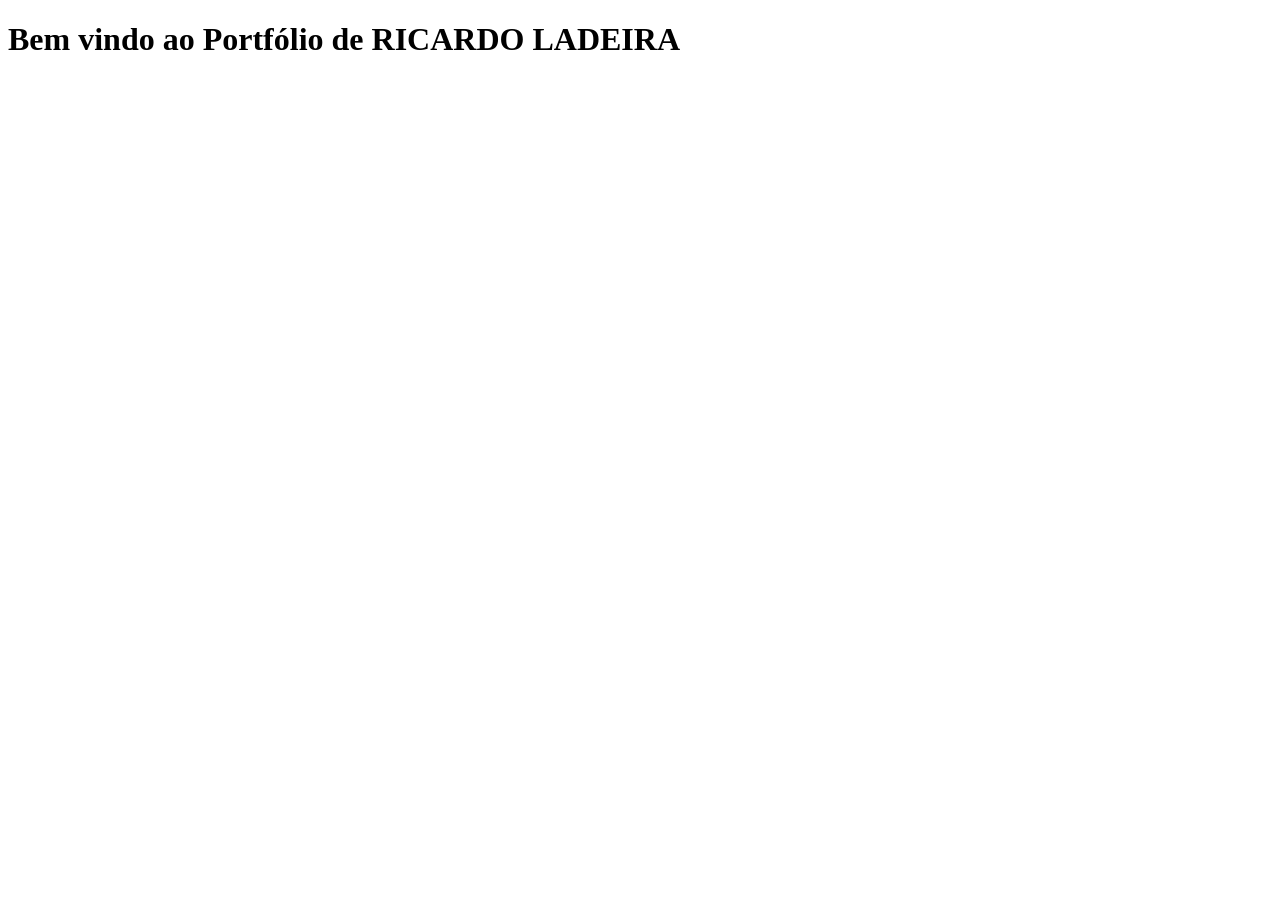
==== docs/index.html @ 8a4ed0ff "Criação do arquivo docs/index.html" ====
<!DOCTYPE html>
<html lang="pt-br">
<head>
    <meta charset="UTF-8">
    <title>Portfólio - RICARDO LADEIRA</title>
</head>
<body>
    <h1>Bem vindo ao Portfólio de RICARDO LADEIRA</h1>
</body>
</html>
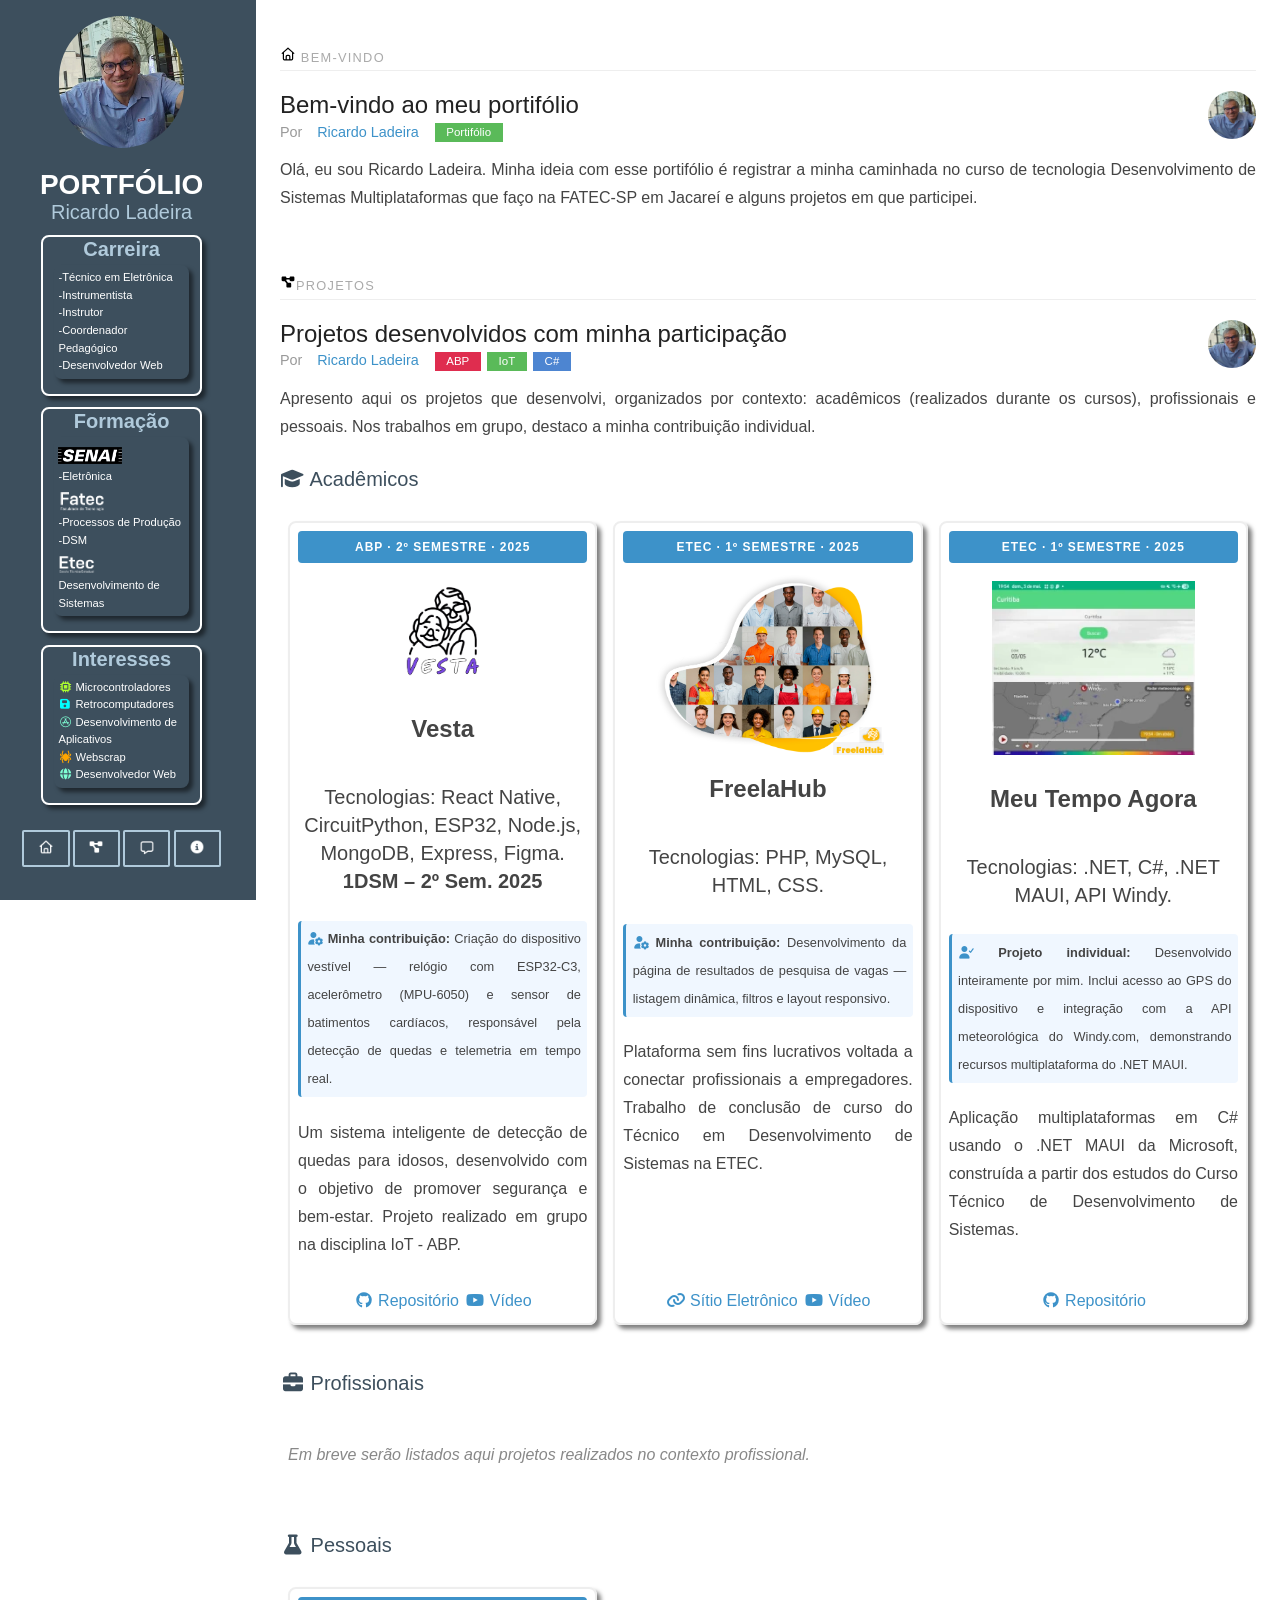
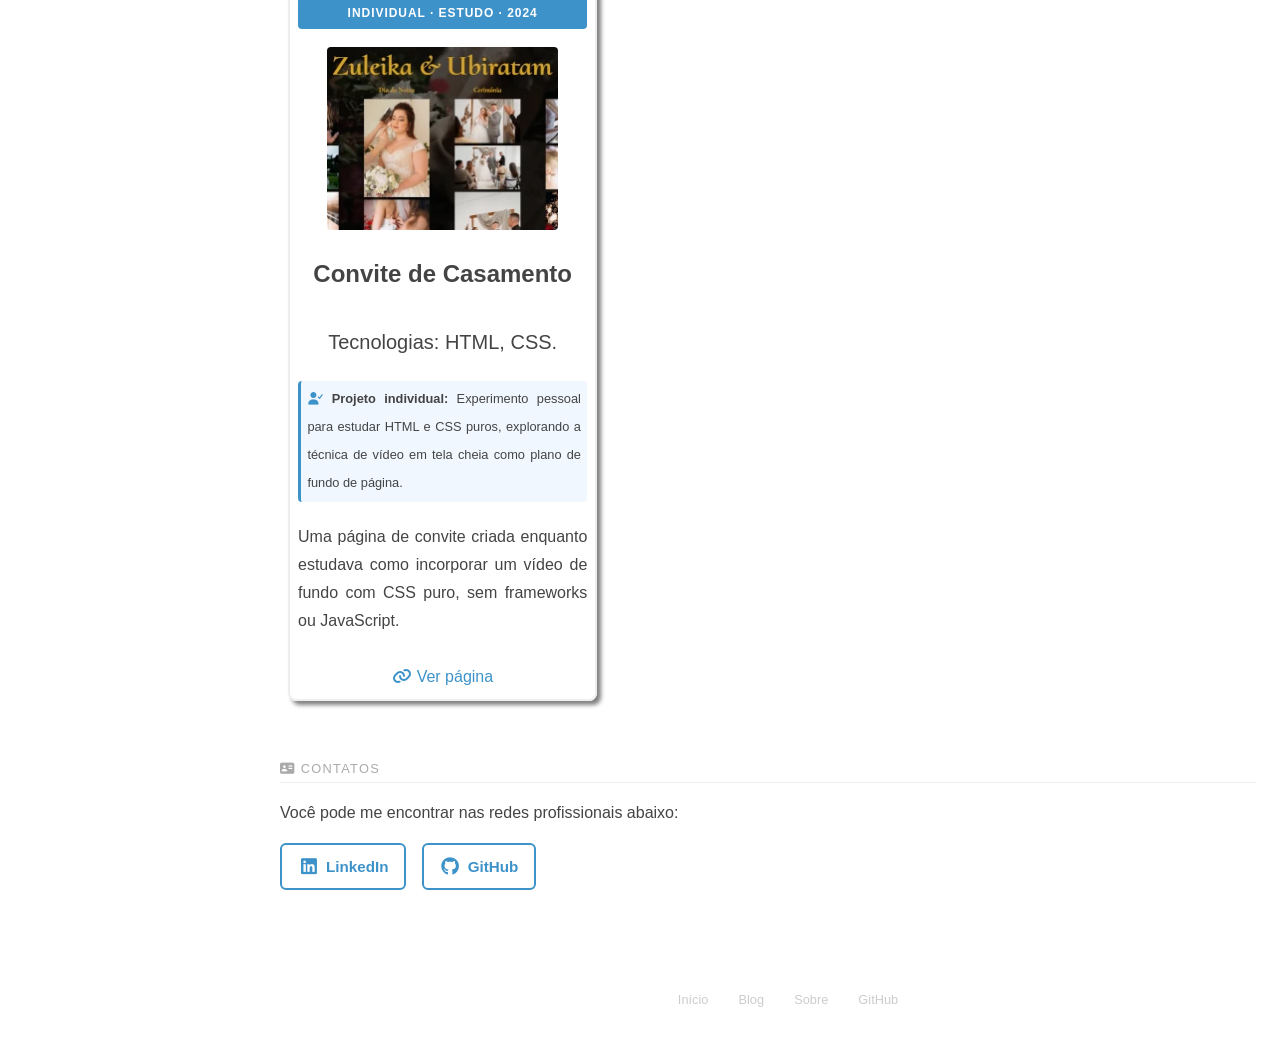
==== commit f4fc1070: "Ajustes realizados conforme orientações na devolutiva do prof.Sudo na Atividade 1" ====
--- a/docs/index.html
+++ b/docs/index.html
@@ -1,11 +1,366 @@
-
-<!DOCTYPE html>
+<!doctype html>
 <html lang="pt-br">
-<head>
-    <meta charset="UTF-8">
-    <title>Portfólio - RICARDO LADEIRA</title>
-</head>
-<body>
-    <h1>Bem vindo ao Portfólio de RICARDO LADEIRA</h1>
-</body>
-</html>
+  <head>
+    <meta charset="UTF-8" />
+    <meta name="viewport" content="width=device-width, initial-scale=1.0" />
+    <meta
+      name="description"
+      content="Portfólio para curso DSM FATEC - JACAREÍ"
+    />
+    <title>Portfólio - Ricardo Ladeira</title>
+<!--     <link
+      rel="stylesheet"
+      href="https://cdn.jsdelivr.net/npm/purecss@3.0.0/build/pure-min.css"
+      integrity="sha384-X38yfunGUhNzHpBaEBsWLO+A0HDYOQi8ufWDkZ0k9e0eXz/tH3II7uKZ9msv++Ls"
+      crossorigin="anonymous"
+    /> -->
+<!--     <link
+      rel="stylesheet"
+      href="https://cdn.jsdelivr.net/npm/purecss@3.0.0/build/grids-responsive-min.css"
+    /> -->
+    <!--     <link
+      rel="stylesheet"
+      href="https://cdnjs.cloudflare.com/ajax/libs/font-awesome/7.0.1/css/all.min.css"
+    /> -->
+    <link rel="stylesheet" href="assets/css/pure-min.css" />
+    <link rel="stylesheet" href="assets/css/grids-responsive-min.css" />
+    <link rel="stylesheet" href="assets/css/all.min.css" />
+    <link rel="stylesheet" href="assets/css/style.css" />
+    <link rel="icon" type="image/png" href="assets/img/favicon_folder.png" />
+
+  </head>
+  <body>
+    <div id="layout" class="pure-g">
+      <!-- sidebar -->
+      <div class="sidebar pure-u-1 pure-u-md-1-5">
+        <div class="header">
+          <img
+            class="my-img"
+            style="border-radius: 16041971px"
+            src="assets/img/EU.webp"
+            alt="Autor do Portifólio"
+          />
+          <h1 class="brand-title">Portfólio</h1>
+          <h3 class="brand-tagline">Ricardo Ladeira</h3>
+          <!-- Resumo Profissional -->
+          <section class="showCarreira show profile">
+            <h3>Carreira</h3>
+            <div class="profile box">
+              <dl>
+                <dt>-Técnico em Eletrônica</dt>
+                <dt>-Instrumentista</dt>
+                <dt>-Instrutor</dt>
+                <dt>-Coordenador Pedagógico</dt>
+                <dt>-Desenvolvedor Web</dt>
+              </dl>
+            </div>
+          </section>
+          <!-- Formação -->
+          <section class="showFormacao show profile">
+            <h3>Formação</h3>
+            <div class="profile box">
+              <img src="assets/img/senai_bl.webp" width="64" alt="SENAI" />
+              <p>-Eletrônica</p>
+              <img src="assets/img/logo_fatec_br.png" alt="FATEC" width="48" />
+              <p>-Processos de Produção</p>
+              <p>-DSM</p>
+              <img src="assets/img/logo__etec_br.png" alt="ETEC" width="38" />
+              <p>Desenvolvimento de Sistemas</p>
+            </div>
+          </section>
+          <section class="showInsteresses show profile">
+            <!-- Interesses -->
+            <h3>Interesses</h3>
+            <div class="profile box">
+              <dl>
+                <dt>
+                  <i class="fa-solid fa-microchip" style="color: greenyellow"></i>
+                  Microcontroladores
+                </dt>
+                <dt>
+                  <i class="fa-solid fa-floppy-disk" style="color: cyan"></i>
+                  Retrocomputadores
+                </dt>
+                <dt>
+                  <i class="fa-brands fa-app-store" style="color: aquamarine"></i>
+                  Desenvolvimento de Aplicativos
+                </dt>
+                <dt>
+                  <i class="fa-solid fa-spider" style="color: orange"></i>
+                  Webscrap
+                </dt>
+                <dt>
+                  <i class="fa-solid fa-globe" style="color: aquamarine"></i>
+                  Desenvolvedor Web
+                </dt>
+              </dl>
+            </div>
+          </section>
+          <!-- Navegação -->
+          <nav class="nav">
+            <ul class="nav-list">
+              <li class="nav-item">
+                <a class="pure-button" title="Início" href="#Home"
+                  ><img src="assets/img/house.webp" alt="Início" width="16" /></a>
+              </li>
+              <li class="nav-item">
+                <a class="pure-button" title="Projetos" href="#Projetos"
+                  ><img src="assets/img/projeto.webp" width="16" height="16" alt="Projetos" /></a>
+              </li>
+              <li class="nav-item">
+                <a class="pure-button" title="Blog" href="blog.html#Blog"
+                  ><img src="assets/img/message.webp" alt="Blog" width="16" /></a>
+              </li>
+              <li class="nav-item">
+                <a class="pure-button" title="Sobre mim" href="sobre.html#Sobre"
+                  ><img src="assets/img/info.webp" alt="Sobre mim" width="16" /></a>
+              </li>
+            </ul>
+          </nav>
+        </div>
+      </div>
+
+      <div class="content pure-u-1 pure-u-md-4-5">
+        <div>
+
+          <!-- ── BEM-VINDO ── -->
+          <div class="posts">
+            <h1 id="Home" class="content-subhead">
+              <img src="assets/img/house.svg" alt="Início" width="16" />
+              Bem-vindo
+            </h1>
+            <section class="post">
+              <header class="post-header">
+                <img width="48" height="48" alt="avatar Ricardo Ladeira"
+                  class="post-avatar" src="assets/img/EU.webp" />
+                <h2 class="post-title">Bem-vindo ao meu portifólio</h2>
+                <p class="post-meta">
+                  Por <a href="#" class="post-author">Ricardo Ladeira</a>
+                  <a class="post-category post-category-design" href="#">Portifólio</a>
+                </p>
+              </header>
+              <div>
+                <div class="post-description">
+                  <p>
+                    Olá, eu sou Ricardo Ladeira. Minha ideia com esse portifólio
+                    é registrar a minha caminhada no curso de tecnologia
+                    Desenvolvimento de Sistemas Multiplataformas que faço na
+                    FATEC-SP em Jacareí e alguns projetos em que participei.
+                  </p>
+                </div>
+              </div>
+            </section>
+          </div>
+
+          <!-- ── PROJETOS ── -->
+          <div class="posts">
+            <h1 id="Projetos" class="content-subhead">
+              <img src="assets/img/projeto.svg" alt="Figura Projeto" width="16" />Projetos
+            </h1>
+            <section class="post">
+              <header class="post-header">
+                <img width="48" height="48" alt="avatar Ricardo Ladeira"
+                  class="post-avatar" src="assets/img/EU.webp" />
+                <h2 class="post-title">Projetos desenvolvidos com minha participação</h2>
+                <p class="post-meta">
+                  Por <a class="post-author" href="#">Ricardo Ladeira</a>
+                  <a class="post-category post-category-js" href="#">ABP</a>
+                  <a class="post-category post-category-design" href="#">IoT</a>
+                  <a class="post-category post-category-pure" href="#">C#</a>
+                </p>
+              </header>
+
+              <div class="post-description">
+                <p>
+                  Apresento aqui os projetos que desenvolvi, organizados por contexto:
+                  acadêmicos (realizados durante os cursos), profissionais e pessoais.
+                  Nos trabalhos em grupo, destaco a minha contribuição individual.
+                </p>
+
+                <!-- === ACADÊMICOS === -->
+                <h3 style="margin-top:1.2em; color: rgb(61,79,93);">
+                  <i class="fa-solid fa-graduation-cap"></i> Acadêmicos
+                </h3>
+                <div class="pure-g cards-row">
+
+                  <!-- VESTA -->
+                  <div class="pure-u-1 pure-u-md-1-2 pure-u-lg-1-3">
+                    <div class="post-card">
+                      <span class="project-section-label">ABP · 2º Semestre · 2025</span>
+                      <img src="assets/img/logo_vest.png" alt="Vesta" style="max-width:210px; margin:0 auto;" />
+                      <div class="card-body">
+                        <h2>Vesta</h2>
+                        <h3>Tecnologias: React Native, CircuitPython, ESP32, Node.js, MongoDB, Express, Figma.<strong>
+                            1DSM – 2º Sem. 2025 
+                          </strong></h3>
+                        <div class="card-contrib">
+                          <i class="fa-solid fa-user-gear" style="color:rgb(61,146,201)"></i>
+                          <strong>Minha contribuição:</strong> Criação do dispositivo vestível — relógio com ESP32-C3,
+                          acelerômetro (MPU-6050) e sensor de batimentos cardíacos, responsável pela detecção de quedas
+                          e telemetria em tempo real.
+                        </div>
+                        <p>
+                          Um sistema inteligente de detecção de quedas para idosos, desenvolvido com o objetivo
+                          de promover segurança e bem-estar. Projeto realizado em grupo na disciplina IoT - ABP.
+                        </p>
+                      </div><!-- /card-body -->
+                      <div class="card-links">
+                        <a href="https://github.com/Steel-Hard/VESTA">
+                          <i class="fa-brands fa-github"></i> Repositório</a>
+                        <a href="https://youtu.be/1EGU-Yw5Vlw?si=0I3iODDCZII9JZ4R">
+                          <i class="fa-brands fa-youtube"></i> Vídeo</a>
+                      </div>
+                    </div><!-- /post-card -->
+                  </div>
+
+                  <!-- FREELAHUB -->
+                  <div class="pure-u-1 pure-u-md-1-2 pure-u-lg-1-3">
+                    <div class="post-card">
+                      <span class="project-section-label">ETEC · 1º Semestre · 2025</span>
+                      <img src="assets/img/freelahub.webp" alt="FreelaHub" style="width: 80%; margin:0 auto;" />
+                      <div class="card-body">
+                        <h2>FreelaHub</h2>
+                        <h3>Tecnologias: PHP, MySQL, HTML, CSS.</h3>
+                        <div class="card-contrib">
+                          <i class="fa-solid fa-user-gear" style="color:rgb(61,146,201)"></i>
+                          <strong>Minha contribuição:</strong> Desenvolvimento da página de resultados de pesquisa
+                          de vagas — listagem dinâmica, filtros e layout responsivo.
+                        </div>
+                        <p>
+                          Plataforma sem fins lucrativos voltada a conectar profissionais a empregadores.
+                          Trabalho de conclusão de curso do Técnico em Desenvolvimento de Sistemas na ETEC.
+                        </p>
+                      </div><!-- /card-body -->
+                      <div class="card-links">
+                        <a href="https://ladeira.cc/freelahub">
+                          <i class="fa-solid fa-link"></i> Sítio Eletrônico</a>
+                        <a href="https://youtu.be/92BS3dNQ1Yw">
+                          <i class="fa-brands fa-youtube"></i> Vídeo</a>
+                      </div>
+                    </div><!-- /post-card -->
+                  </div>
+
+                  <!-- MEU TEMPO AGORA -->
+                  <div class="pure-u-1 pure-u-md-1-2 pure-u-lg-1-3">
+                    <div class="post-card">
+                      <span class="project-section-label">ETEC · 1º Semestre · 2025</span>
+                      <img src="assets/img/meutempo.webp" alt="App sobre clima" style="width:70%; margin: 10px auto;" />
+                      <div class="card-body">
+                        <h2>Meu Tempo Agora</h2>
+                        <h3>Tecnologias: .NET, C#, .NET MAUI, API Windy.</h3>
+                        <div class="card-contrib">
+                          <i class="fa-solid fa-user-check" style="color:rgb(61,146,201)"></i>
+                          <strong>Projeto individual:</strong> Desenvolvido inteiramente por mim.
+                          Inclui acesso ao GPS do dispositivo e integração com a API meteorológica do Windy.com,
+                          demonstrando recursos multiplataforma do .NET MAUI.
+                        </div>
+                        <p>
+                          Aplicação multiplataformas em C# usando o .NET MAUI da Microsoft, construída a partir
+                          dos estudos do Curso Técnico de Desenvolvimento de Sistemas.
+                        </p>
+                      </div><!-- /card-body -->
+                      <div class="card-links">
+                        <a href="https://github.com/Ricardo-Ladeira/MauiAppTempoAgora">
+                          <i class="fa-brands fa-github"></i> Repositório</a>
+                      </div>
+                    </div><!-- /post-card -->
+                  </div>
+
+                </div><!-- /cards-row acadêmicos -->
+
+                <!-- === PROFISSIONAIS === -->
+                <h3 style="margin-top:1.8em; color: rgb(61,79,93);">
+                  <i class="fa-solid fa-briefcase"></i> Profissionais
+                </h3>
+                <div class="pure-g cards-row">
+                  <div class="pure-u-1">
+                    <p style="color:#888; font-style:italic; padding:0.5em 0.5em 1em;">
+                      Em breve serão listados aqui projetos realizados no contexto profissional.
+                    </p>
+                  </div>
+                </div>
+
+                                <!-- === PESSOAIS === -->
+                <h3 style="margin-top:1.5em; color: rgb(61,79,93);">
+                  <i class="fa-solid fa-flask"></i> Pessoais
+                </h3>
+                <div class="pure-g cards-row">
+
+                  <div class="pure-u-1 pure-u-md-1-2 pure-u-lg-1-3">
+                    <div class="post-card">
+                      <span class="project-section-label">Individual · Estudo · 2024</span>
+                      <img src="assets/img/casamento_preview.webp" alt="Página Zuleika & Ubiratam"
+                           style="width:80%; border-radius:4px; margin: 10px auto;" />
+                      <div class="card-body">
+                        <h2>Convite de Casamento</h2>
+                        <h3>Tecnologias: HTML, CSS.</h3>
+                        <div class="card-contrib">
+                          <i class="fa-solid fa-user-check" style="color:rgb(61,146,201)"></i>
+                          <strong>Projeto individual:</strong> Experimento pessoal para estudar
+                          HTML e CSS puros, explorando a técnica de vídeo em tela cheia como
+                          plano de fundo de página.
+                        </div>
+                        <p>
+                          Uma página de convite criada enquanto estudava como incorporar um
+                          vídeo de fundo com CSS puro, sem frameworks ou JavaScript.
+                        </p>
+                      </div><!-- /card-body -->
+                      <div class="card-links">
+                        <a href="https://rladeira-maker.github.io/casamento.github.io/index.html"
+                           target="_blank" rel="noopener">
+                          <i class="fa-solid fa-link"></i> Ver página</a>
+                      </div>
+                    </div><!-- /post-card -->
+                  </div>
+
+                </div><!-- /cards-row pessoais -->
+
+              </div><!-- /post-description -->
+
+            </section>
+          </div><!-- /posts projetos -->
+
+          <!-- ── CONTATOS ── -->
+          <div class="posts contacts-section">
+            <h1 id="Contatos" class="content-subhead">
+              <i class="fa-solid fa-address-card"></i> Contatos
+            </h1>
+            <section class="post">
+              <div class="post-description">
+                <p>Você pode me encontrar nas redes profissionais abaixo:</p>
+                <div class="contact-links">
+                  <a class="contact-link" href="https://br.linkedin.com/in/ricardo-ladeira-41527224" target="_blank" rel="noopener">
+                    <i class="fa-brands fa-linkedin"></i> LinkedIn
+                  </a>
+                  <a class="contact-link" href="https://github.com/rladeiraFatec" target="_blank" rel="noopener">
+                    <i class="fa-brands fa-github"></i> GitHub
+                  </a>
+                </div>
+              </div>
+            </section>
+          </div>
+
+          <div class="footer">
+            <div class="pure-menu pure-menu-horizontal">
+              <ul>
+                <li class="pure-menu-item">
+                  <a href="index.html" class="pure-menu-link">Início</a>
+                </li>
+                <li class="pure-menu-item">
+                  <a href="blog.html" class="pure-menu-link">Blog</a>
+                </li>
+                <li class="pure-menu-item">
+                  <a href="sobre.html" class="pure-menu-link">Sobre</a>
+                </li>
+                <li class="pure-menu-item">
+                  <a href="https://github.com/rladeiraFatec" class="pure-menu-link">GitHub</a>
+                </li>
+              </ul>
+            </div>
+          </div>
+
+        </div>
+      </div>
+    </div>
+  </body>
+</html>
--- a/docs/assets/css/grids-responsive-min.css
+++ b/docs/assets/css/grids-responsive-min.css
@@ -0,0 +1,7 @@
+/*!
+Pure v3.0.0
+Copyright 2013 Yahoo!
+Licensed under the BSD License.
+https://github.com/pure-css/pure/blob/master/LICENSE
+*/
+@media screen and (min-width:35.5em){.pure-u-sm-1,.pure-u-sm-1-1,.pure-u-sm-1-12,.pure-u-sm-1-2,.pure-u-sm-1-24,.pure-u-sm-1-3,.pure-u-sm-1-4,.pure-u-sm-1-5,.pure-u-sm-1-6,.pure-u-sm-1-8,.pure-u-sm-10-24,.pure-u-sm-11-12,.pure-u-sm-11-24,.pure-u-sm-12-24,.pure-u-sm-13-24,.pure-u-sm-14-24,.pure-u-sm-15-24,.pure-u-sm-16-24,.pure-u-sm-17-24,.pure-u-sm-18-24,.pure-u-sm-19-24,.pure-u-sm-2-24,.pure-u-sm-2-3,.pure-u-sm-2-5,.pure-u-sm-20-24,.pure-u-sm-21-24,.pure-u-sm-22-24,.pure-u-sm-23-24,.pure-u-sm-24-24,.pure-u-sm-3-24,.pure-u-sm-3-4,.pure-u-sm-3-5,.pure-u-sm-3-8,.pure-u-sm-4-24,.pure-u-sm-4-5,.pure-u-sm-5-12,.pure-u-sm-5-24,.pure-u-sm-5-5,.pure-u-sm-5-6,.pure-u-sm-5-8,.pure-u-sm-6-24,.pure-u-sm-7-12,.pure-u-sm-7-24,.pure-u-sm-7-8,.pure-u-sm-8-24,.pure-u-sm-9-24{display:inline-block;letter-spacing:normal;word-spacing:normal;vertical-align:top;text-rendering:auto}.pure-u-sm-1-24{width:4.1667%}.pure-u-sm-1-12,.pure-u-sm-2-24{width:8.3333%}.pure-u-sm-1-8,.pure-u-sm-3-24{width:12.5%}.pure-u-sm-1-6,.pure-u-sm-4-24{width:16.6667%}.pure-u-sm-1-5{width:20%}.pure-u-sm-5-24{width:20.8333%}.pure-u-sm-1-4,.pure-u-sm-6-24{width:25%}.pure-u-sm-7-24{width:29.1667%}.pure-u-sm-1-3,.pure-u-sm-8-24{width:33.3333%}.pure-u-sm-3-8,.pure-u-sm-9-24{width:37.5%}.pure-u-sm-2-5{width:40%}.pure-u-sm-10-24,.pure-u-sm-5-12{width:41.6667%}.pure-u-sm-11-24{width:45.8333%}.pure-u-sm-1-2,.pure-u-sm-12-24{width:50%}.pure-u-sm-13-24{width:54.1667%}.pure-u-sm-14-24,.pure-u-sm-7-12{width:58.3333%}.pure-u-sm-3-5{width:60%}.pure-u-sm-15-24,.pure-u-sm-5-8{width:62.5%}.pure-u-sm-16-24,.pure-u-sm-2-3{width:66.6667%}.pure-u-sm-17-24{width:70.8333%}.pure-u-sm-18-24,.pure-u-sm-3-4{width:75%}.pure-u-sm-19-24{width:79.1667%}.pure-u-sm-4-5{width:80%}.pure-u-sm-20-24,.pure-u-sm-5-6{width:83.3333%}.pure-u-sm-21-24,.pure-u-sm-7-8{width:87.5%}.pure-u-sm-11-12,.pure-u-sm-22-24{width:91.6667%}.pure-u-sm-23-24{width:95.8333%}.pure-u-sm-1,.pure-u-sm-1-1,.pure-u-sm-24-24,.pure-u-sm-5-5{width:100%}}@media screen and (min-width:48em){.pure-u-md-1,.pure-u-md-1-1,.pure-u-md-1-12,.pure-u-md-1-2,.pure-u-md-1-24,.pure-u-md-1-3,.pure-u-md-1-4,.pure-u-md-1-5,.pure-u-md-1-6,.pure-u-md-1-8,.pure-u-md-10-24,.pure-u-md-11-12,.pure-u-md-11-24,.pure-u-md-12-24,.pure-u-md-13-24,.pure-u-md-14-24,.pure-u-md-15-24,.pure-u-md-16-24,.pure-u-md-17-24,.pure-u-md-18-24,.pure-u-md-19-24,.pure-u-md-2-24,.pure-u-md-2-3,.pure-u-md-2-5,.pure-u-md-20-24,.pure-u-md-21-24,.pure-u-md-22-24,.pure-u-md-23-24,.pure-u-md-24-24,.pure-u-md-3-24,.pure-u-md-3-4,.pure-u-md-3-5,.pure-u-md-3-8,.pure-u-md-4-24,.pure-u-md-4-5,.pure-u-md-5-12,.pure-u-md-5-24,.pure-u-md-5-5,.pure-u-md-5-6,.pure-u-md-5-8,.pure-u-md-6-24,.pure-u-md-7-12,.pure-u-md-7-24,.pure-u-md-7-8,.pure-u-md-8-24,.pure-u-md-9-24{display:inline-block;letter-spacing:normal;word-spacing:normal;vertical-align:top;text-rendering:auto}.pure-u-md-1-24{width:4.1667%}.pure-u-md-1-12,.pure-u-md-2-24{width:8.3333%}.pure-u-md-1-8,.pure-u-md-3-24{width:12.5%}.pure-u-md-1-6,.pure-u-md-4-24{width:16.6667%}.pure-u-md-1-5{width:20%}.pure-u-md-5-24{width:20.8333%}.pure-u-md-1-4,.pure-u-md-6-24{width:25%}.pure-u-md-7-24{width:29.1667%}.pure-u-md-1-3,.pure-u-md-8-24{width:33.3333%}.pure-u-md-3-8,.pure-u-md-9-24{width:37.5%}.pure-u-md-2-5{width:40%}.pure-u-md-10-24,.pure-u-md-5-12{width:41.6667%}.pure-u-md-11-24{width:45.8333%}.pure-u-md-1-2,.pure-u-md-12-24{width:50%}.pure-u-md-13-24{width:54.1667%}.pure-u-md-14-24,.pure-u-md-7-12{width:58.3333%}.pure-u-md-3-5{width:60%}.pure-u-md-15-24,.pure-u-md-5-8{width:62.5%}.pure-u-md-16-24,.pure-u-md-2-3{width:66.6667%}.pure-u-md-17-24{width:70.8333%}.pure-u-md-18-24,.pure-u-md-3-4{width:75%}.pure-u-md-19-24{width:79.1667%}.pure-u-md-4-5{width:80%}.pure-u-md-20-24,.pure-u-md-5-6{width:83.3333%}.pure-u-md-21-24,.pure-u-md-7-8{width:87.5%}.pure-u-md-11-12,.pure-u-md-22-24{width:91.6667%}.pure-u-md-23-24{width:95.8333%}.pure-u-md-1,.pure-u-md-1-1,.pure-u-md-24-24,.pure-u-md-5-5{width:100%}}@media screen and (min-width:64em){.pure-u-lg-1,.pure-u-lg-1-1,.pure-u-lg-1-12,.pure-u-lg-1-2,.pure-u-lg-1-24,.pure-u-lg-1-3,.pure-u-lg-1-4,.pure-u-lg-1-5,.pure-u-lg-1-6,.pure-u-lg-1-8,.pure-u-lg-10-24,.pure-u-lg-11-12,.pure-u-lg-11-24,.pure-u-lg-12-24,.pure-u-lg-13-24,.pure-u-lg-14-24,.pure-u-lg-15-24,.pure-u-lg-16-24,.pure-u-lg-17-24,.pure-u-lg-18-24,.pure-u-lg-19-24,.pure-u-lg-2-24,.pure-u-lg-2-3,.pure-u-lg-2-5,.pure-u-lg-20-24,.pure-u-lg-21-24,.pure-u-lg-22-24,.pure-u-lg-23-24,.pure-u-lg-24-24,.pure-u-lg-3-24,.pure-u-lg-3-4,.pure-u-lg-3-5,.pure-u-lg-3-8,.pure-u-lg-4-24,.pure-u-lg-4-5,.pure-u-lg-5-12,.pure-u-lg-5-24,.pure-u-lg-5-5,.pure-u-lg-5-6,.pure-u-lg-5-8,.pure-u-lg-6-24,.pure-u-lg-7-12,.pure-u-lg-7-24,.pure-u-lg-7-8,.pure-u-lg-8-24,.pure-u-lg-9-24{display:inline-block;letter-spacing:normal;word-spacing:normal;vertical-align:top;text-rendering:auto}.pure-u-lg-1-24{width:4.1667%}.pure-u-lg-1-12,.pure-u-lg-2-24{width:8.3333%}.pure-u-lg-1-8,.pure-u-lg-3-24{width:12.5%}.pure-u-lg-1-6,.pure-u-lg-4-24{width:16.6667%}.pure-u-lg-1-5{width:20%}.pure-u-lg-5-24{width:20.8333%}.pure-u-lg-1-4,.pure-u-lg-6-24{width:25%}.pure-u-lg-7-24{width:29.1667%}.pure-u-lg-1-3,.pure-u-lg-8-24{width:33.3333%}.pure-u-lg-3-8,.pure-u-lg-9-24{width:37.5%}.pure-u-lg-2-5{width:40%}.pure-u-lg-10-24,.pure-u-lg-5-12{width:41.6667%}.pure-u-lg-11-24{width:45.8333%}.pure-u-lg-1-2,.pure-u-lg-12-24{width:50%}.pure-u-lg-13-24{width:54.1667%}.pure-u-lg-14-24,.pure-u-lg-7-12{width:58.3333%}.pure-u-lg-3-5{width:60%}.pure-u-lg-15-24,.pure-u-lg-5-8{width:62.5%}.pure-u-lg-16-24,.pure-u-lg-2-3{width:66.6667%}.pure-u-lg-17-24{width:70.8333%}.pure-u-lg-18-24,.pure-u-lg-3-4{width:75%}.pure-u-lg-19-24{width:79.1667%}.pure-u-lg-4-5{width:80%}.pure-u-lg-20-24,.pure-u-lg-5-6{width:83.3333%}.pure-u-lg-21-24,.pure-u-lg-7-8{width:87.5%}.pure-u-lg-11-12,.pure-u-lg-22-24{width:91.6667%}.pure-u-lg-23-24{width:95.8333%}.pure-u-lg-1,.pure-u-lg-1-1,.pure-u-lg-24-24,.pure-u-lg-5-5{width:100%}}@media screen and (min-width:80em){.pure-u-xl-1,.pure-u-xl-1-1,.pure-u-xl-1-12,.pure-u-xl-1-2,.pure-u-xl-1-24,.pure-u-xl-1-3,.pure-u-xl-1-4,.pure-u-xl-1-5,.pure-u-xl-1-6,.pure-u-xl-1-8,.pure-u-xl-10-24,.pure-u-xl-11-12,.pure-u-xl-11-24,.pure-u-xl-12-24,.pure-u-xl-13-24,.pure-u-xl-14-24,.pure-u-xl-15-24,.pure-u-xl-16-24,.pure-u-xl-17-24,.pure-u-xl-18-24,.pure-u-xl-19-24,.pure-u-xl-2-24,.pure-u-xl-2-3,.pure-u-xl-2-5,.pure-u-xl-20-24,.pure-u-xl-21-24,.pure-u-xl-22-24,.pure-u-xl-23-24,.pure-u-xl-24-24,.pure-u-xl-3-24,.pure-u-xl-3-4,.pure-u-xl-3-5,.pure-u-xl-3-8,.pure-u-xl-4-24,.pure-u-xl-4-5,.pure-u-xl-5-12,.pure-u-xl-5-24,.pure-u-xl-5-5,.pure-u-xl-5-6,.pure-u-xl-5-8,.pure-u-xl-6-24,.pure-u-xl-7-12,.pure-u-xl-7-24,.pure-u-xl-7-8,.pure-u-xl-8-24,.pure-u-xl-9-24{display:inline-block;letter-spacing:normal;word-spacing:normal;vertical-align:top;text-rendering:auto}.pure-u-xl-1-24{width:4.1667%}.pure-u-xl-1-12,.pure-u-xl-2-24{width:8.3333%}.pure-u-xl-1-8,.pure-u-xl-3-24{width:12.5%}.pure-u-xl-1-6,.pure-u-xl-4-24{width:16.6667%}.pure-u-xl-1-5{width:20%}.pure-u-xl-5-24{width:20.8333%}.pure-u-xl-1-4,.pure-u-xl-6-24{width:25%}.pure-u-xl-7-24{width:29.1667%}.pure-u-xl-1-3,.pure-u-xl-8-24{width:33.3333%}.pure-u-xl-3-8,.pure-u-xl-9-24{width:37.5%}.pure-u-xl-2-5{width:40%}.pure-u-xl-10-24,.pure-u-xl-5-12{width:41.6667%}.pure-u-xl-11-24{width:45.8333%}.pure-u-xl-1-2,.pure-u-xl-12-24{width:50%}.pure-u-xl-13-24{width:54.1667%}.pure-u-xl-14-24,.pure-u-xl-7-12{width:58.3333%}.pure-u-xl-3-5{width:60%}.pure-u-xl-15-24,.pure-u-xl-5-8{width:62.5%}.pure-u-xl-16-24,.pure-u-xl-2-3{width:66.6667%}.pure-u-xl-17-24{width:70.8333%}.pure-u-xl-18-24,.pure-u-xl-3-4{width:75%}.pure-u-xl-19-24{width:79.1667%}.pure-u-xl-4-5{width:80%}.pure-u-xl-20-24,.pure-u-xl-5-6{width:83.3333%}.pure-u-xl-21-24,.pure-u-xl-7-8{width:87.5%}.pure-u-xl-11-12,.pure-u-xl-22-24{width:91.6667%}.pure-u-xl-23-24{width:95.8333%}.pure-u-xl-1,.pure-u-xl-1-1,.pure-u-xl-24-24,.pure-u-xl-5-5{width:100%}}@media screen and (min-width:120em){.pure-u-xxl-1,.pure-u-xxl-1-1,.pure-u-xxl-1-12,.pure-u-xxl-1-2,.pure-u-xxl-1-24,.pure-u-xxl-1-3,.pure-u-xxl-1-4,.pure-u-xxl-1-5,.pure-u-xxl-1-6,.pure-u-xxl-1-8,.pure-u-xxl-10-24,.pure-u-xxl-11-12,.pure-u-xxl-11-24,.pure-u-xxl-12-24,.pure-u-xxl-13-24,.pure-u-xxl-14-24,.pure-u-xxl-15-24,.pure-u-xxl-16-24,.pure-u-xxl-17-24,.pure-u-xxl-18-24,.pure-u-xxl-19-24,.pure-u-xxl-2-24,.pure-u-xxl-2-3,.pure-u-xxl-2-5,.pure-u-xxl-20-24,.pure-u-xxl-21-24,.pure-u-xxl-22-24,.pure-u-xxl-23-24,.pure-u-xxl-24-24,.pure-u-xxl-3-24,.pure-u-xxl-3-4,.pure-u-xxl-3-5,.pure-u-xxl-3-8,.pure-u-xxl-4-24,.pure-u-xxl-4-5,.pure-u-xxl-5-12,.pure-u-xxl-5-24,.pure-u-xxl-5-5,.pure-u-xxl-5-6,.pure-u-xxl-5-8,.pure-u-xxl-6-24,.pure-u-xxl-7-12,.pure-u-xxl-7-24,.pure-u-xxl-7-8,.pure-u-xxl-8-24,.pure-u-xxl-9-24{display:inline-block;letter-spacing:normal;word-spacing:normal;vertical-align:top;text-rendering:auto}.pure-u-xxl-1-24{width:4.1667%}.pure-u-xxl-1-12,.pure-u-xxl-2-24{width:8.3333%}.pure-u-xxl-1-8,.pure-u-xxl-3-24{width:12.5%}.pure-u-xxl-1-6,.pure-u-xxl-4-24{width:16.6667%}.pure-u-xxl-1-5{width:20%}.pure-u-xxl-5-24{width:20.8333%}.pure-u-xxl-1-4,.pure-u-xxl-6-24{width:25%}.pure-u-xxl-7-24{width:29.1667%}.pure-u-xxl-1-3,.pure-u-xxl-8-24{width:33.3333%}.pure-u-xxl-3-8,.pure-u-xxl-9-24{width:37.5%}.pure-u-xxl-2-5{width:40%}.pure-u-xxl-10-24,.pure-u-xxl-5-12{width:41.6667%}.pure-u-xxl-11-24{width:45.8333%}.pure-u-xxl-1-2,.pure-u-xxl-12-24{width:50%}.pure-u-xxl-13-24{width:54.1667%}.pure-u-xxl-14-24,.pure-u-xxl-7-12{width:58.3333%}.pure-u-xxl-3-5{width:60%}.pure-u-xxl-15-24,.pure-u-xxl-5-8{width:62.5%}.pure-u-xxl-16-24,.pure-u-xxl-2-3{width:66.6667%}.pure-u-xxl-17-24{width:70.8333%}.pure-u-xxl-18-24,.pure-u-xxl-3-4{width:75%}.pure-u-xxl-19-24{width:79.1667%}.pure-u-xxl-4-5{width:80%}.pure-u-xxl-20-24,.pure-u-xxl-5-6{width:83.3333%}.pure-u-xxl-21-24,.pure-u-xxl-7-8{width:87.5%}.pure-u-xxl-11-12,.pure-u-xxl-22-24{width:91.6667%}.pure-u-xxl-23-24{width:95.8333%}.pure-u-xxl-1,.pure-u-xxl-1-1,.pure-u-xxl-24-24,.pure-u-xxl-5-5{width:100%}}@media screen and (min-width:160em){.pure-u-xxxl-1,.pure-u-xxxl-1-1,.pure-u-xxxl-1-12,.pure-u-xxxl-1-2,.pure-u-xxxl-1-24,.pure-u-xxxl-1-3,.pure-u-xxxl-1-4,.pure-u-xxxl-1-5,.pure-u-xxxl-1-6,.pure-u-xxxl-1-8,.pure-u-xxxl-10-24,.pure-u-xxxl-11-12,.pure-u-xxxl-11-24,.pure-u-xxxl-12-24,.pure-u-xxxl-13-24,.pure-u-xxxl-14-24,.pure-u-xxxl-15-24,.pure-u-xxxl-16-24,.pure-u-xxxl-17-24,.pure-u-xxxl-18-24,.pure-u-xxxl-19-24,.pure-u-xxxl-2-24,.pure-u-xxxl-2-3,.pure-u-xxxl-2-5,.pure-u-xxxl-20-24,.pure-u-xxxl-21-24,.pure-u-xxxl-22-24,.pure-u-xxxl-23-24,.pure-u-xxxl-24-24,.pure-u-xxxl-3-24,.pure-u-xxxl-3-4,.pure-u-xxxl-3-5,.pure-u-xxxl-3-8,.pure-u-xxxl-4-24,.pure-u-xxxl-4-5,.pure-u-xxxl-5-12,.pure-u-xxxl-5-24,.pure-u-xxxl-5-5,.pure-u-xxxl-5-6,.pure-u-xxxl-5-8,.pure-u-xxxl-6-24,.pure-u-xxxl-7-12,.pure-u-xxxl-7-24,.pure-u-xxxl-7-8,.pure-u-xxxl-8-24,.pure-u-xxxl-9-24{display:inline-block;letter-spacing:normal;word-spacing:normal;vertical-align:top;text-rendering:auto}.pure-u-xxxl-1-24{width:4.1667%}.pure-u-xxxl-1-12,.pure-u-xxxl-2-24{width:8.3333%}.pure-u-xxxl-1-8,.pure-u-xxxl-3-24{width:12.5%}.pure-u-xxxl-1-6,.pure-u-xxxl-4-24{width:16.6667%}.pure-u-xxxl-1-5{width:20%}.pure-u-xxxl-5-24{width:20.8333%}.pure-u-xxxl-1-4,.pure-u-xxxl-6-24{width:25%}.pure-u-xxxl-7-24{width:29.1667%}.pure-u-xxxl-1-3,.pure-u-xxxl-8-24{width:33.3333%}.pure-u-xxxl-3-8,.pure-u-xxxl-9-24{width:37.5%}.pure-u-xxxl-2-5{width:40%}.pure-u-xxxl-10-24,.pure-u-xxxl-5-12{width:41.6667%}.pure-u-xxxl-11-24{width:45.8333%}.pure-u-xxxl-1-2,.pure-u-xxxl-12-24{width:50%}.pure-u-xxxl-13-24{width:54.1667%}.pure-u-xxxl-14-24,.pure-u-xxxl-7-12{width:58.3333%}.pure-u-xxxl-3-5{width:60%}.pure-u-xxxl-15-24,.pure-u-xxxl-5-8{width:62.5%}.pure-u-xxxl-16-24,.pure-u-xxxl-2-3{width:66.6667%}.pure-u-xxxl-17-24{width:70.8333%}.pure-u-xxxl-18-24,.pure-u-xxxl-3-4{width:75%}.pure-u-xxxl-19-24{width:79.1667%}.pure-u-xxxl-4-5{width:80%}.pure-u-xxxl-20-24,.pure-u-xxxl-5-6{width:83.3333%}.pure-u-xxxl-21-24,.pure-u-xxxl-7-8{width:87.5%}.pure-u-xxxl-11-12,.pure-u-xxxl-22-24{width:91.6667%}.pure-u-xxxl-23-24{width:95.8333%}.pure-u-xxxl-1,.pure-u-xxxl-1-1,.pure-u-xxxl-24-24,.pure-u-xxxl-5-5{width:100%}}@media screen and (min-width:240em){.pure-u-x4k-1,.pure-u-x4k-1-1,.pure-u-x4k-1-12,.pure-u-x4k-1-2,.pure-u-x4k-1-24,.pure-u-x4k-1-3,.pure-u-x4k-1-4,.pure-u-x4k-1-5,.pure-u-x4k-1-6,.pure-u-x4k-1-8,.pure-u-x4k-10-24,.pure-u-x4k-11-12,.pure-u-x4k-11-24,.pure-u-x4k-12-24,.pure-u-x4k-13-24,.pure-u-x4k-14-24,.pure-u-x4k-15-24,.pure-u-x4k-16-24,.pure-u-x4k-17-24,.pure-u-x4k-18-24,.pure-u-x4k-19-24,.pure-u-x4k-2-24,.pure-u-x4k-2-3,.pure-u-x4k-2-5,.pure-u-x4k-20-24,.pure-u-x4k-21-24,.pure-u-x4k-22-24,.pure-u-x4k-23-24,.pure-u-x4k-24-24,.pure-u-x4k-3-24,.pure-u-x4k-3-4,.pure-u-x4k-3-5,.pure-u-x4k-3-8,.pure-u-x4k-4-24,.pure-u-x4k-4-5,.pure-u-x4k-5-12,.pure-u-x4k-5-24,.pure-u-x4k-5-5,.pure-u-x4k-5-6,.pure-u-x4k-5-8,.pure-u-x4k-6-24,.pure-u-x4k-7-12,.pure-u-x4k-7-24,.pure-u-x4k-7-8,.pure-u-x4k-8-24,.pure-u-x4k-9-24{display:inline-block;letter-spacing:normal;word-spacing:normal;vertical-align:top;text-rendering:auto}.pure-u-x4k-1-24{width:4.1667%}.pure-u-x4k-1-12,.pure-u-x4k-2-24{width:8.3333%}.pure-u-x4k-1-8,.pure-u-x4k-3-24{width:12.5%}.pure-u-x4k-1-6,.pure-u-x4k-4-24{width:16.6667%}.pure-u-x4k-1-5{width:20%}.pure-u-x4k-5-24{width:20.8333%}.pure-u-x4k-1-4,.pure-u-x4k-6-24{width:25%}.pure-u-x4k-7-24{width:29.1667%}.pure-u-x4k-1-3,.pure-u-x4k-8-24{width:33.3333%}.pure-u-x4k-3-8,.pure-u-x4k-9-24{width:37.5%}.pure-u-x4k-2-5{width:40%}.pure-u-x4k-10-24,.pure-u-x4k-5-12{width:41.6667%}.pure-u-x4k-11-24{width:45.8333%}.pure-u-x4k-1-2,.pure-u-x4k-12-24{width:50%}.pure-u-x4k-13-24{width:54.1667%}.pure-u-x4k-14-24,.pure-u-x4k-7-12{width:58.3333%}.pure-u-x4k-3-5{width:60%}.pure-u-x4k-15-24,.pure-u-x4k-5-8{width:62.5%}.pure-u-x4k-16-24,.pure-u-x4k-2-3{width:66.6667%}.pure-u-x4k-17-24{width:70.8333%}.pure-u-x4k-18-24,.pure-u-x4k-3-4{width:75%}.pure-u-x4k-19-24{width:79.1667%}.pure-u-x4k-4-5{width:80%}.pure-u-x4k-20-24,.pure-u-x4k-5-6{width:83.3333%}.pure-u-x4k-21-24,.pure-u-x4k-7-8{width:87.5%}.pure-u-x4k-11-12,.pure-u-x4k-22-24{width:91.6667%}.pure-u-x4k-23-24{width:95.8333%}.pure-u-x4k-1,.pure-u-x4k-1-1,.pure-u-x4k-24-24,.pure-u-x4k-5-5{width:100%}}
--- a/docs/assets/css/style.css
+++ b/docs/assets/css/style.css
@@ -0,0 +1,400 @@
+* {
+  box-sizing: border-box;
+}
+
+a {
+  color: rgb(61, 146, 201);
+  text-decoration: none;
+}
+a:hover,
+a:focus {
+  text-decoration: underline;
+}
+
+h1 {
+  font-size: 1.75em;
+  font-weight: 900;
+}
+
+h2 {
+  font-size: 1.5em;
+  font-weight: 700;
+}
+
+h3 {
+  font-size: 1.25em;
+  font-weight: 400;
+}
+
+/* LAYOUT CSS */
+#layout {
+  padding: 0;
+}
+
+.header {
+  margin: 3em auto;
+  max-width: 70%;
+  text-align: center;
+  top: auto;
+}
+
+.sidebar {
+  background: rgb(61, 79, 93);
+  color: #fff;
+}
+
+.brand-title,
+.brand-tagline {
+  margin: 0;
+}
+.brand-title {
+  text-transform: uppercase;
+}
+.brand-tagline {
+  color: rgb(176, 202, 219);
+  font-weight: 300;
+}
+.nav-list {
+  display: flex;
+  flex-wrap: nowrap;
+  gap: 0.2em;
+  justify-content: center;
+  list-style: none;
+  margin: 0;
+  padding: 0;
+}
+.nav-item {
+  display: inline-block;
+}
+.nav-item a {
+  background: transparent;
+  border: 2px solid rgb(176, 202, 219);
+  color: #fff;
+  font-size: 85%;
+  letter-spacing: 0.05em;
+  margin-top: 1em;
+  text-transform: uppercase;
+}
+.nav-item a:hover,
+.nav-item a:focus {
+  border: 2px solid rgb(61, 146, 201);
+  text-decoration: none;
+}
+
+.my-img {
+  height: auto;
+  margin: 1em;
+  max-width: 50%;
+}
+.profile {
+  border: 2px solid #fff;
+  border-radius: 8px;
+  box-shadow: 4px 4px 4px rgba(0, 0, 0, 0.5);
+  color: #fff;
+  line-height: 1.1em;
+  margin: 0.7em auto;
+  max-width: 90%;
+  padding: 4px;
+}
+.profile.box {
+  border: none;
+  margin-top: 0.4em;
+  text-align: left;
+}
+.profile h3 {
+  color: rgb(176, 202, 219);
+  font-weight: 600;
+  margin: 0 !important;
+}
+.profile img {
+  margin-top: 0.4em;
+}
+
+.profile dl {
+  font-size: 0.7em;
+  margin: 0 !important;
+  text-align: left;
+}
+.profile p {
+  font-size: 0.7em;
+  margin: 0 !important;
+}
+
+.content-subhead {
+  border-bottom: 1px solid #eee;
+  color: #aaa;
+  font-size: 80%;
+  font-weight: 500;
+  letter-spacing: 0.1em;
+  padding: 0.4em 0;
+  text-transform: uppercase;
+}
+
+.content {
+  padding: 2em 1em 0;
+}
+
+.post {
+  padding-bottom: 2em;
+}
+
+/* ── CARDS DE PROJETO: altura uniforme via flexbox ── */
+.cards-row {
+  align-items: stretch;
+  display: flex;
+  flex-wrap: wrap;
+}
+.cards-row > div {
+  display: flex;
+}
+.post-card {
+  border: 2px solid #eee;
+  border-radius: 8px;
+  box-shadow: 4px 4px 4px rgba(0, 0, 0, 0.5);
+  display: flex;
+  flex-direction: column;
+  margin: 0.5em;
+  padding: 0.5em;
+  text-align: center;
+  transition: transform 0.2s, box-shadow 0.2s;
+  width: 100%;
+}
+.post-card:hover {
+  box-shadow: 0 6px 15px rgba(0, 0, 0, 0.12);
+  transform: translateY(-4px);
+}
+.post-card .card-body {
+  display: flex;
+  flex-direction: column;
+  flex: 1;
+}
+.post-card .card-body p {
+  flex: 1;
+  text-align: justify;
+}
+.post-card .card-links {
+  display: flex;
+  flex-wrap: wrap;
+  gap: 0.4em;
+  justify-content: center;
+  margin-top: auto;
+  padding-top: 0.75em;
+}
+.post-card .card-links a {
+  display: inline-block;
+}
+.post-card .card-semester {
+  color: #888;
+  font-size: 0.75em;
+  margin-bottom: 0.3em;
+}
+.post-card .card-contrib {
+  background: #f0f7ff;
+  border-left: 3px solid rgb(61, 146, 201);
+  border-radius: 4px;
+  color: #444;
+  font-size: 0.8em;
+  margin: 0.4em 0;
+  padding: 0.35em 0.5em;
+  text-align: justify;
+}
+
+/* Etiquetas de categoria de projetos */
+.project-section-label {
+  background: #3D92C9;
+  border-radius: 4px;
+  color: #fff;
+  display: inline-block;
+  font-size: 0.75em;
+  font-weight: 700;
+  letter-spacing: 0.08em;
+  margin-bottom: 0.6em;
+  padding: 0.2em 0.6em;
+  text-transform: uppercase;
+}
+
+.post-title {
+  color: #222;
+  font-size: 1.5em;
+  font-weight: 400;
+  margin-bottom: 0.2em;
+}
+.post-author {
+  margin: 0.75em;
+}
+.post-avatar {
+  border-radius: 50px;
+  float: right;
+  margin-left: 1em;
+}
+.post-description {
+  color: #444;
+  font-family: "Helvetica Neue", Helvetica, Arial, sans-serif;
+  line-height: 1.75em;
+  text-align: justify;
+}
+.post-description p {
+  font-size: 1em;
+}
+.post-meta {
+  color: #999;
+  font-size: 90%;
+  margin: 0;
+}
+
+.post-category {
+  background: #999;
+  color: #fff;
+  font-size: 80%;
+  margin: 0 0.1em;
+  padding: 0.3em 1em;
+}
+.post-category-design {
+  background: #5aba59;
+}
+.post-category-pure {
+  background: #4d85d1;
+}
+.post-category-js {
+  background: #df2d4f;
+}
+
+/* ── CONTATOS ── */
+.contacts-section {
+  margin: 1em 0 2em;
+}
+.contact-links {
+  display: flex;
+  flex-wrap: wrap;
+  gap: 1em;
+  margin-top: 0.5em;
+}
+.contact-link {
+  align-items: center;
+  border: 2px solid rgb(61, 146, 201);
+  border-radius: 6px;
+  color: rgb(61, 146, 201);
+  display: inline-flex;
+  font-size: 0.95em;
+  font-weight: 600;
+  gap: 0.4em;
+  padding: 0.5em 1em;
+  transition: background 0.15s, color 0.15s;
+}
+.contact-link:hover,
+.contact-link:focus {
+  background: rgb(61, 146, 201);
+  color: #fff;
+  text-decoration: none;
+}
+.contact-link i {
+  font-size: 1.2em;
+}
+
+/* ── BLOG ── */
+.blog-post {
+  border-bottom: 1px solid #eee;
+  margin-bottom: 2em;
+  padding-bottom: 2em;
+}
+.blog-post:last-child {
+  border-bottom: none;
+}
+.blog-post-meta {
+  color: #999;
+  font-size: 85%;
+  margin-bottom: 0.5em;
+}
+.blog-post-body {
+  color: #333;
+  font-family: "Helvetica Neue", Helvetica, Arial, sans-serif;
+  line-height: 1.85em;
+  text-align: justify;
+}
+.blog-post-body p {
+  margin-bottom: 1em;
+}
+.blog-post-body blockquote {
+  background: #f7fbff;
+  border-left: 4px solid rgb(61, 146, 201);
+  border-radius: 0 4px 4px 0;
+  color: #555;
+  font-style: italic;
+  margin: 1.2em 0;
+  padding: 0.5em 1em;
+}
+.blog-post-ref {
+  color: #888;
+  font-size: 0.82em;
+  margin-top: 1.2em;
+}
+
+.footer {
+  padding: 1em 0;
+}
+.footer a {
+  color: #ccc;
+  font-size: 80%;
+}
+.footer .pure-menu a:hover,
+.footer .pure-menu a:focus {
+  background: none;
+}
+
+.showCarreira,
+.showFormacao,
+.showInsteresses {
+  display: none;
+}
+
+@media (min-width: 48em) {
+  .content {
+    margin-left: 20%;
+    padding: 2em 1.5em 0;
+  }
+
+  .header {
+    margin: 0 2em;
+  }
+
+  .sidebar {
+    bottom: 0;
+    position: fixed;
+    top: 0;
+  }
+
+  .footer {
+    text-align: center;
+  }
+
+  .my-img {
+    height: auto;
+    margin: 1em;
+    max-width: 70%;
+  }
+
+  .showCarreira,
+  .showFormacao,
+  .showInsteresses {
+    display: block;
+  }
+}
+
+@media (max-height: 21em) {
+  .showCarreira,
+  .showFormacao,
+  .showInsteresses {
+    display: none;
+  }
+}
+@media (max-height: 43em) {
+  .showFormacao,
+  .showCarreira {
+    display: none;
+  }
+}
+@media (max-height: 53em) {
+  .showCarreira {
+    display: none;
+  }
+}
